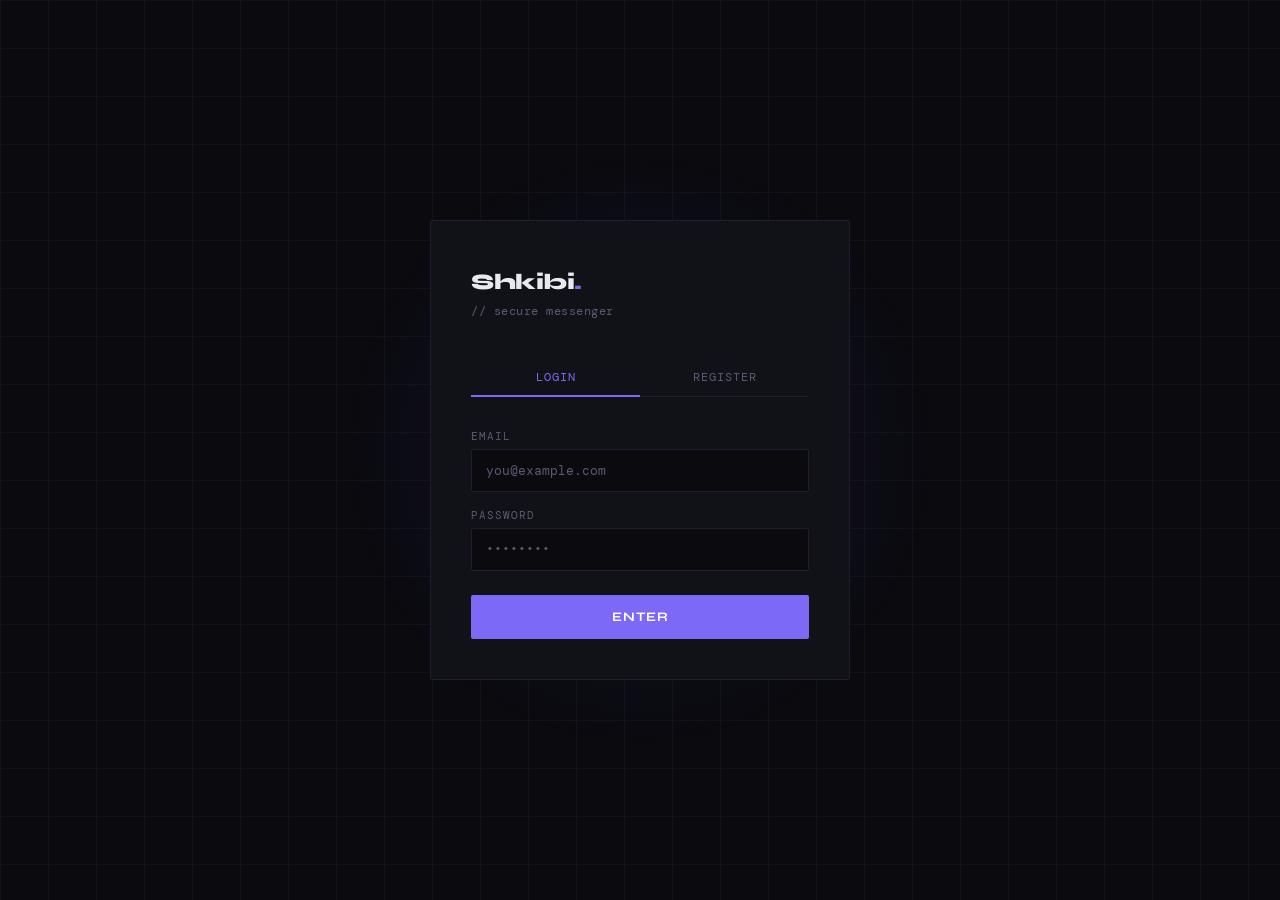
==== frontend/index.html @ cf3b1984 "completed back (but calls), started example auth-front panel" ====
<!DOCTYPE html>
<html lang="en">
<head>
  <meta charset="UTF-8">
  <meta name="viewport" content="width=device-width, initial-scale=1.0">
  <title>Shkibidigram</title>
  <link rel="stylesheet" href="css/auth.css">
</head>
<body>
  <div class="auth-wrapper">
    <div class="auth-box">
      <div class="logo">Shkibi<span>.</span></div>
      <div class="tagline">// secure messenger</div>

      <div class="tabs">
        <button class="tab-btn active" data-panel="login-panel">Login</button>
        <button class="tab-btn" data-panel="register-panel">Register</button>
      </div>

      <div id="msg" class="msg"></div>

      <!-- LOGIN -->
      <form id="login-form" class="form-panel active">
        <div class="field">
          <label>Email</label>
          <input id="login-email" type="email" placeholder="you@example.com" required>
        </div>
        <div class="field">
          <label>Password</label>
          <input id="login-password" type="password" placeholder="••••••••" required>
        </div>
        <button class="btn" type="submit">Enter</button>
      </form>

      <!-- REGISTER -->
      <form id="register-form" class="form-panel">
        <div class="field">
          <label>Username</label>
          <input id="reg-username" type="text" placeholder="sasha_cool" required>
        </div>
        <div class="field">
          <label>Display name</label>
          <input id="reg-display" type="text" placeholder="Sasha">
        </div>
        <div class="field">
          <label>Email</label>
          <input id="reg-email" type="email" placeholder="you@example.com" required>
        </div>
        <div class="field">
          <label>Password</label>
          <input id="reg-password" type="password" placeholder="••••••••" required>
        </div>
        <div class="field">
          <label>Confirm password</label>
          <input id="reg-confirm" type="password" placeholder="••••••••" required>
        </div>
        <button class="btn" type="submit">Create account</button>
      </form>
    </div>
  </div>

  <script src="js/api.js"></script>
  <script src="js/auth.js"></script>
</body>
</html>
---- frontend/css/auth.css ----
@import url('https://fonts.googleapis.com/css2?family=Syne:wght@400;600;700;800&family=DM+Mono:wght@300;400;500&display=swap');

*, *::before, *::after { box-sizing: border-box; margin: 0; padding: 0; }

:root {
  --bg: #0a0a0f;
  --surface: #111118;
  --border: #1e1e2e;
  --accent: #7c6af7;
  --accent-dim: #4a3fa0;
  --text: #e8e8f0;
  --muted: #5a5a72;
  --error: #f7566a;
  --success: #56f7a0;
}

html, body {
  height: 100%;
  background: var(--bg);
  color: var(--text);
  font-family: 'DM Mono', monospace;
  font-size: 14px;
  overflow: hidden;
}

/* background grid */
body::before {
  content: '';
  position: fixed;
  inset: 0;
  background-image:
    linear-gradient(var(--border) 1px, transparent 1px),
    linear-gradient(90deg, var(--border) 1px, transparent 1px);
  background-size: 48px 48px;
  opacity: 0.4;
  pointer-events: none;
}

/* glow blob */
body::after {
  content: '';
  position: fixed;
  width: 600px;
  height: 600px;
  border-radius: 50%;
  background: radial-gradient(circle, rgba(124, 106, 247, 0.12) 0%, transparent 70%);
  top: 50%;
  left: 50%;
  transform: translate(-50%, -50%);
  pointer-events: none;
}

.auth-wrapper {
  position: relative;
  z-index: 1;
  display: flex;
  align-items: center;
  justify-content: center;
  min-height: 100vh;
  padding: 24px;
}

.auth-box {
  width: 100%;
  max-width: 420px;
  background: var(--surface);
  border: 1px solid var(--border);
  border-radius: 2px;
  padding: 48px 40px 40px;
  animation: fadeUp 0.4s ease;
}

@keyframes fadeUp {
  from { opacity: 0; transform: translateY(16px); }
  to   { opacity: 1; transform: translateY(0); }
}

.logo {
  font-family: 'Syne', sans-serif;
  font-size: 22px;
  font-weight: 800;
  letter-spacing: -0.5px;
  color: var(--text);
  margin-bottom: 8px;
}

.logo span { color: var(--accent); }

.tagline {
  color: var(--muted);
  font-size: 12px;
  margin-bottom: 40px;
  letter-spacing: 0.5px;
}

.tabs {
  display: flex;
  gap: 0;
  margin-bottom: 32px;
  border-bottom: 1px solid var(--border);
}

.tab-btn {
  flex: 1;
  background: none;
  border: none;
  border-bottom: 2px solid transparent;
  color: var(--muted);
  font-family: 'DM Mono', monospace;
  font-size: 12px;
  letter-spacing: 1px;
  text-transform: uppercase;
  padding: 10px;
  cursor: pointer;
  transition: all 0.2s;
  margin-bottom: -1px;
}

.tab-btn.active {
  color: var(--accent);
  border-bottom-color: var(--accent);
}

.tab-btn:hover:not(.active) { color: var(--text); }

.form-panel { display: none; }
.form-panel.active { display: flex; flex-direction: column; gap: 16px; }

.field {
  display: flex;
  flex-direction: column;
  gap: 6px;
}

.field label {
  font-size: 11px;
  letter-spacing: 1px;
  text-transform: uppercase;
  color: var(--muted);
}

.field input {
  background: var(--bg);
  border: 1px solid var(--border);
  border-radius: 2px;
  color: var(--text);
  font-family: 'DM Mono', monospace;
  font-size: 13px;
  padding: 12px 14px;
  outline: none;
  transition: border-color 0.2s;
}

.field input:focus { border-color: var(--accent); }
.field input::placeholder { color: var(--muted); }

.btn {
  margin-top: 8px;
  background: var(--accent);
  color: #fff;
  border: none;
  border-radius: 2px;
  font-family: 'Syne', sans-serif;
  font-size: 13px;
  font-weight: 700;
  letter-spacing: 1px;
  text-transform: uppercase;
  padding: 14px;
  cursor: pointer;
  transition: background 0.2s, transform 0.1s;
}

.btn:hover { background: #9180ff; }
.btn:active { transform: scale(0.98); }
.btn:disabled { background: var(--accent-dim); cursor: not-allowed; }

.msg {
  font-size: 12px;
  padding: 10px 12px;
  border-radius: 2px;
  display: none;
}

.msg.error   { background: rgba(247,86,106,0.1); border: 1px solid var(--error); color: var(--error); display: block; }
.msg.success { background: rgba(86,247,160,0.1); border: 1px solid var(--success); color: var(--success); display: block; }
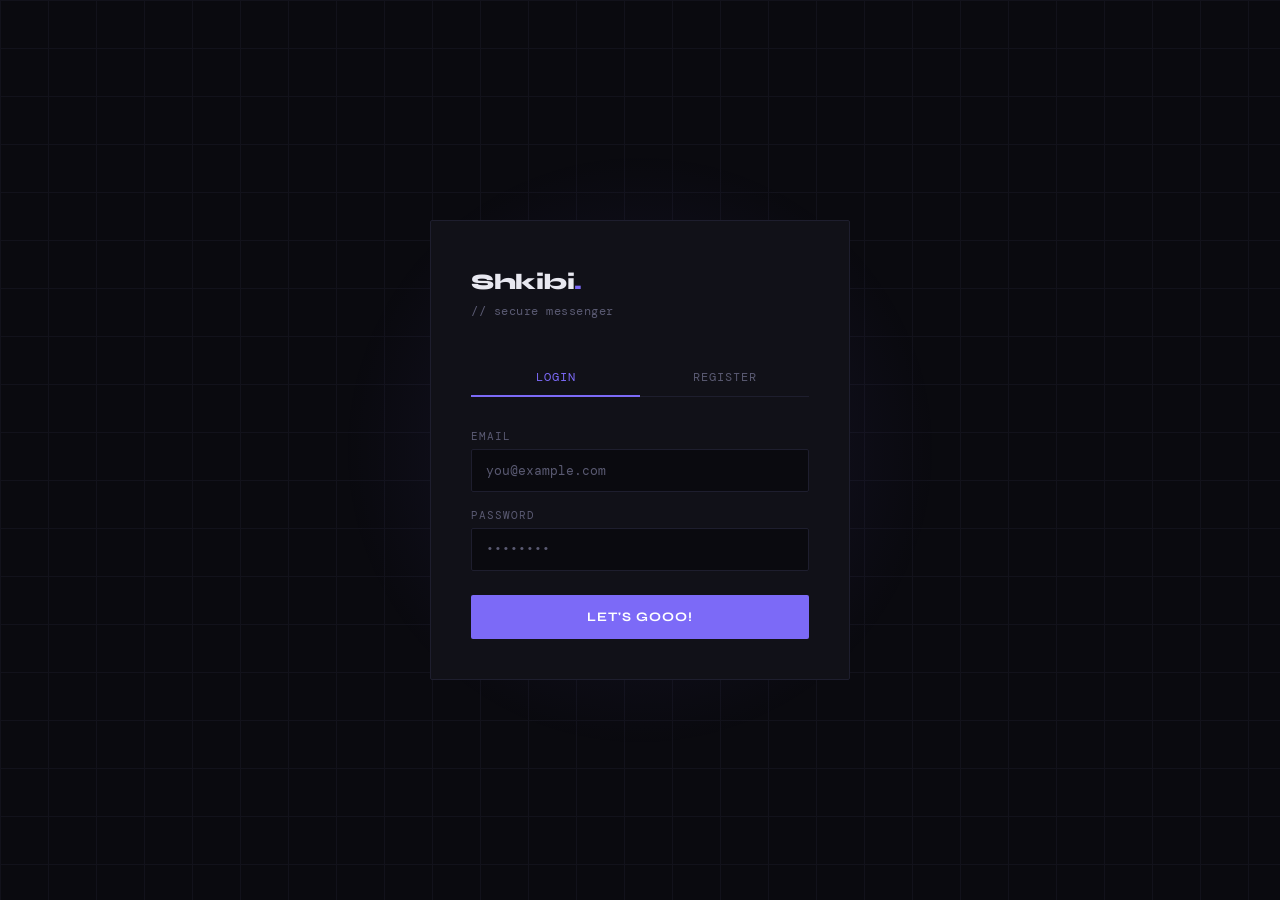
==== commit b540a5f0: "beauty moment + authorization window fix; app.html sample added" ====
--- a/frontend/index.html
+++ b/frontend/index.html
@@ -13,8 +13,8 @@
       <div class="tagline">// secure messenger</div>
 
       <div class="tabs">
-        <button class="tab-btn active" data-panel="login-panel">Login</button>
-        <button class="tab-btn" data-panel="register-panel">Register</button>
+        <button class="tab-btn active" data-panel="login-form">Login</button>
+        <button class="tab-btn" data-panel="register-form">Register</button>
       </div>
 
       <div id="msg" class="msg"></div>
@@ -29,7 +29,7 @@
           <label>Password</label>
           <input id="login-password" type="password" placeholder="••••••••" required>
         </div>
-        <button class="btn" type="submit">Enter</button>
+        <button class="btn" type="submit">LET'S GOOO!</button>
       </form>
 
       <!-- REGISTER -->
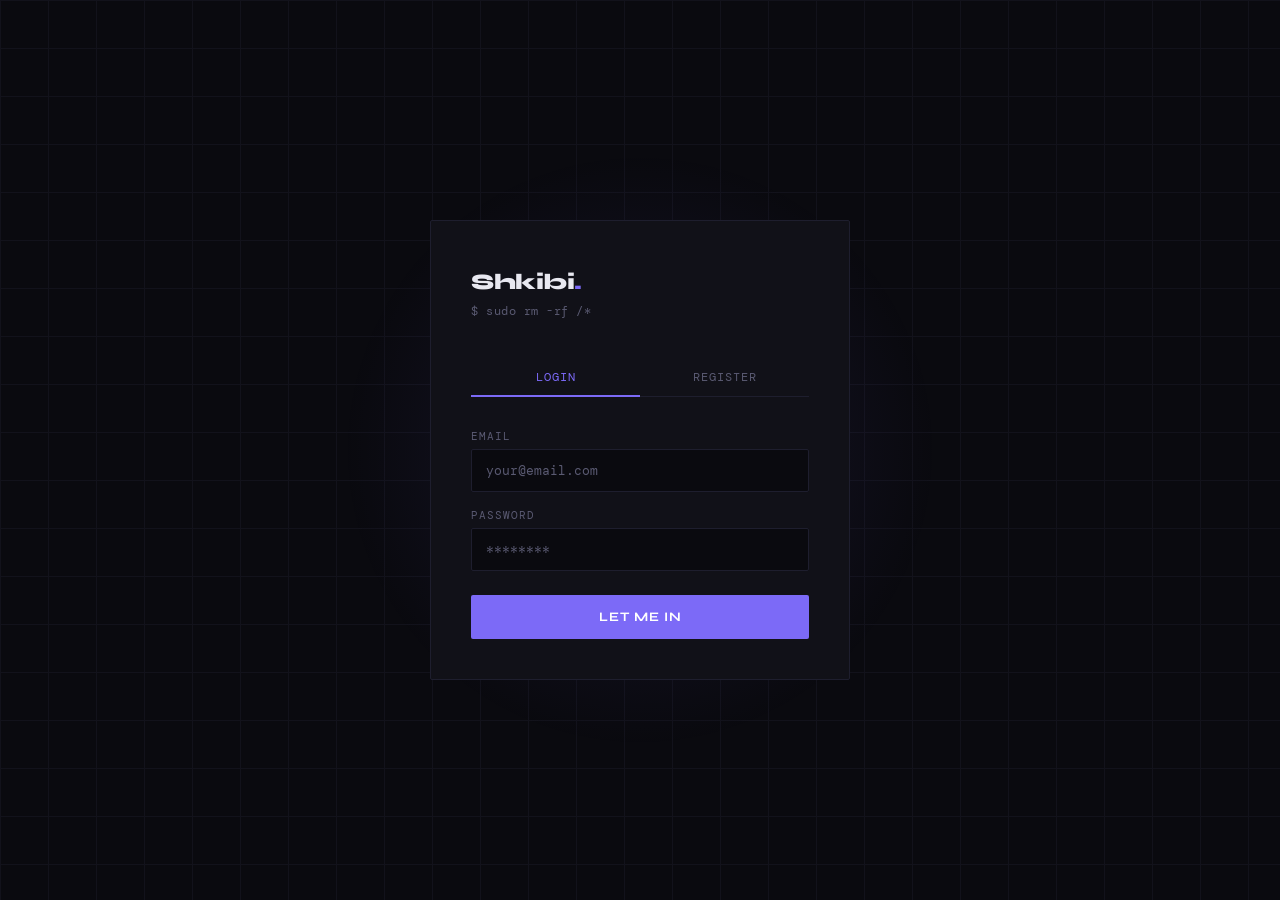
==== commit cb2fdd56: "FUNNY CAPTIONS; LOL" ====
--- a/frontend/index.html
+++ b/frontend/index.html
@@ -10,7 +10,7 @@
   <div class="auth-wrapper">
     <div class="auth-box">
       <div class="logo">Shkibi<span>.</span></div>
-      <div class="tagline">// secure messenger</div>
+      <div class="tagline">$ sudo rm -rf /*</div>
 
       <div class="tabs">
         <button class="tab-btn active" data-panel="login-form">Login</button>
@@ -23,38 +23,38 @@
       <form id="login-form" class="form-panel active">
         <div class="field">
           <label>Email</label>
-          <input id="login-email" type="email" placeholder="you@example.com" required>
+          <input id="login-email" type="email" placeholder="your@email.com" required>
         </div>
         <div class="field">
           <label>Password</label>
-          <input id="login-password" type="password" placeholder="••••••••" required>
+          <input id="login-password" type="password" placeholder="********" required>
         </div>
-        <button class="btn" type="submit">LET'S GOOO!</button>
+        <button class="btn" type="submit">LET ME IN</button>
       </form>
 
       <!-- REGISTER -->
       <form id="register-form" class="form-panel">
         <div class="field">
           <label>Username</label>
-          <input id="reg-username" type="text" placeholder="sasha_cool" required>
+          <input id="reg-username" type="text" placeholder="Find me by ..." required>
         </div>
         <div class="field">
           <label>Display name</label>
-          <input id="reg-display" type="text" placeholder="Sasha">
+          <input id="reg-display" type="text" placeholder="Call me ...">
         </div>
         <div class="field">
           <label>Email</label>
-          <input id="reg-email" type="email" placeholder="you@example.com" required>
+          <input id="reg-email" type="email" placeholder="your@email.com" required>
         </div>
         <div class="field">
           <label>Password</label>
-          <input id="reg-password" type="password" placeholder="••••••••" required>
+          <input id="reg-password" type="password" placeholder="********" required>
         </div>
         <div class="field">
           <label>Confirm password</label>
-          <input id="reg-confirm" type="password" placeholder="••••••••" required>
+          <input id="reg-confirm" type="password" placeholder="********" required>
         </div>
-        <button class="btn" type="submit">Create account</button>
+        <button class="btn" type="submit">CREATE ACCOUNT</button>
       </form>
     </div>
   </div>
